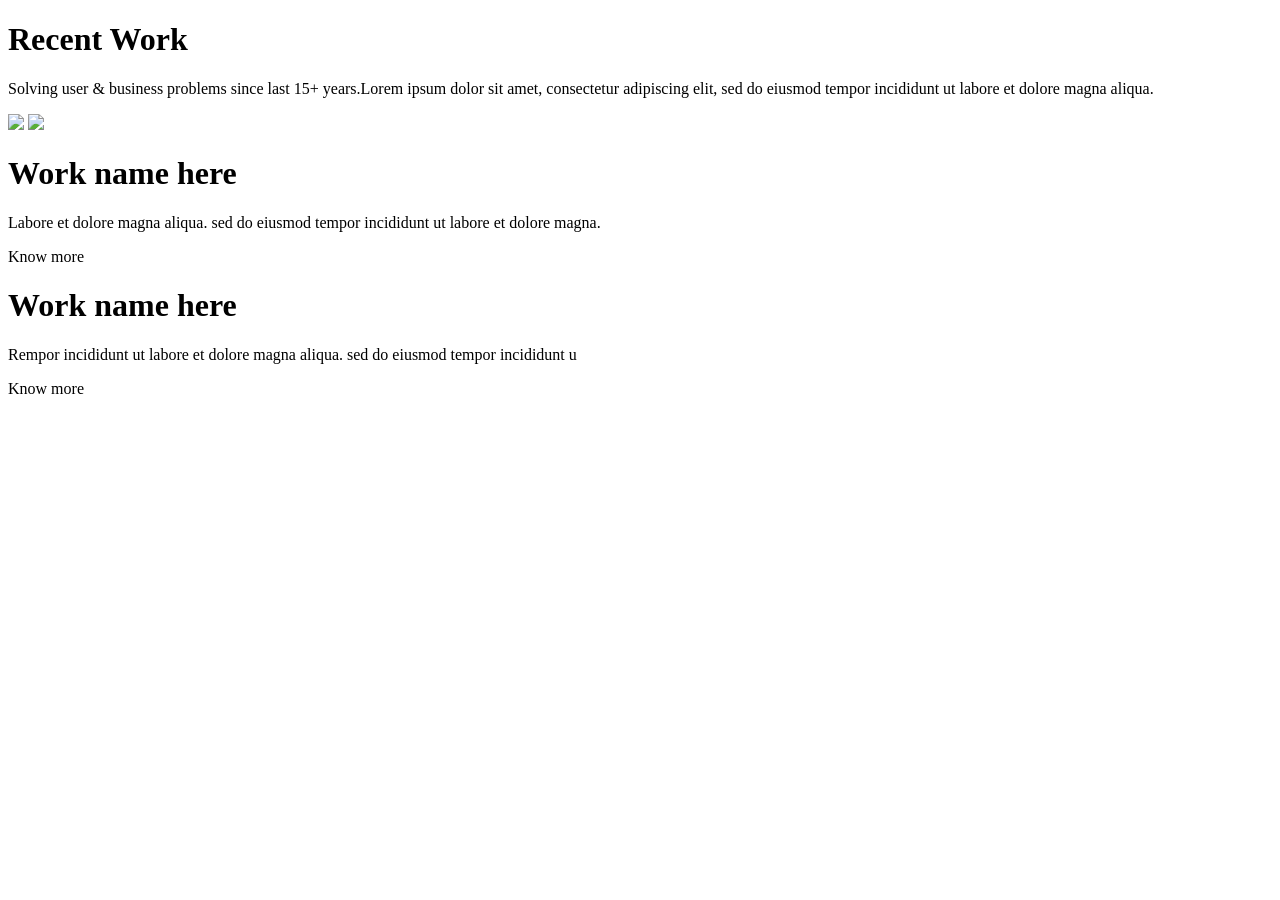
==== Proyecto/index.html @ 6497d74b "se ha modificado la pagina Home Se han modificado los códigos de la pagina principal para que se col" ====
<!DOCTYPE html>
<html lang="en">
<head>
    <link rel="stylesheet" href="styles.css">
</head>
<body>
    <h1>Recent Work</h1>
    <p>Solving user & business problems since last 15+ years.Lorem ipsum dolor sit amet, consectetur adipiscing elit, sed do eiusmod tempor incididunt ut labore et dolore magna aliqua.</p>
    <img src="Imagenes/Imagen 1.jpeg">
    <img src="Imagenes/imagen 2.jpeg">
    <h1>Work name here</h1>
    <p>Labore et dolore magna aliqua. sed do eiusmod tempor incididunt ut labore et dolore magna.</p>
    <p>Know more</p>
    <h1>Work name here</h1>
    <p>Rempor incididunt ut labore et dolore magna aliqua. sed do eiusmod tempor incididunt u</p>
    <p>Know more</p>
</body>
</htmlS
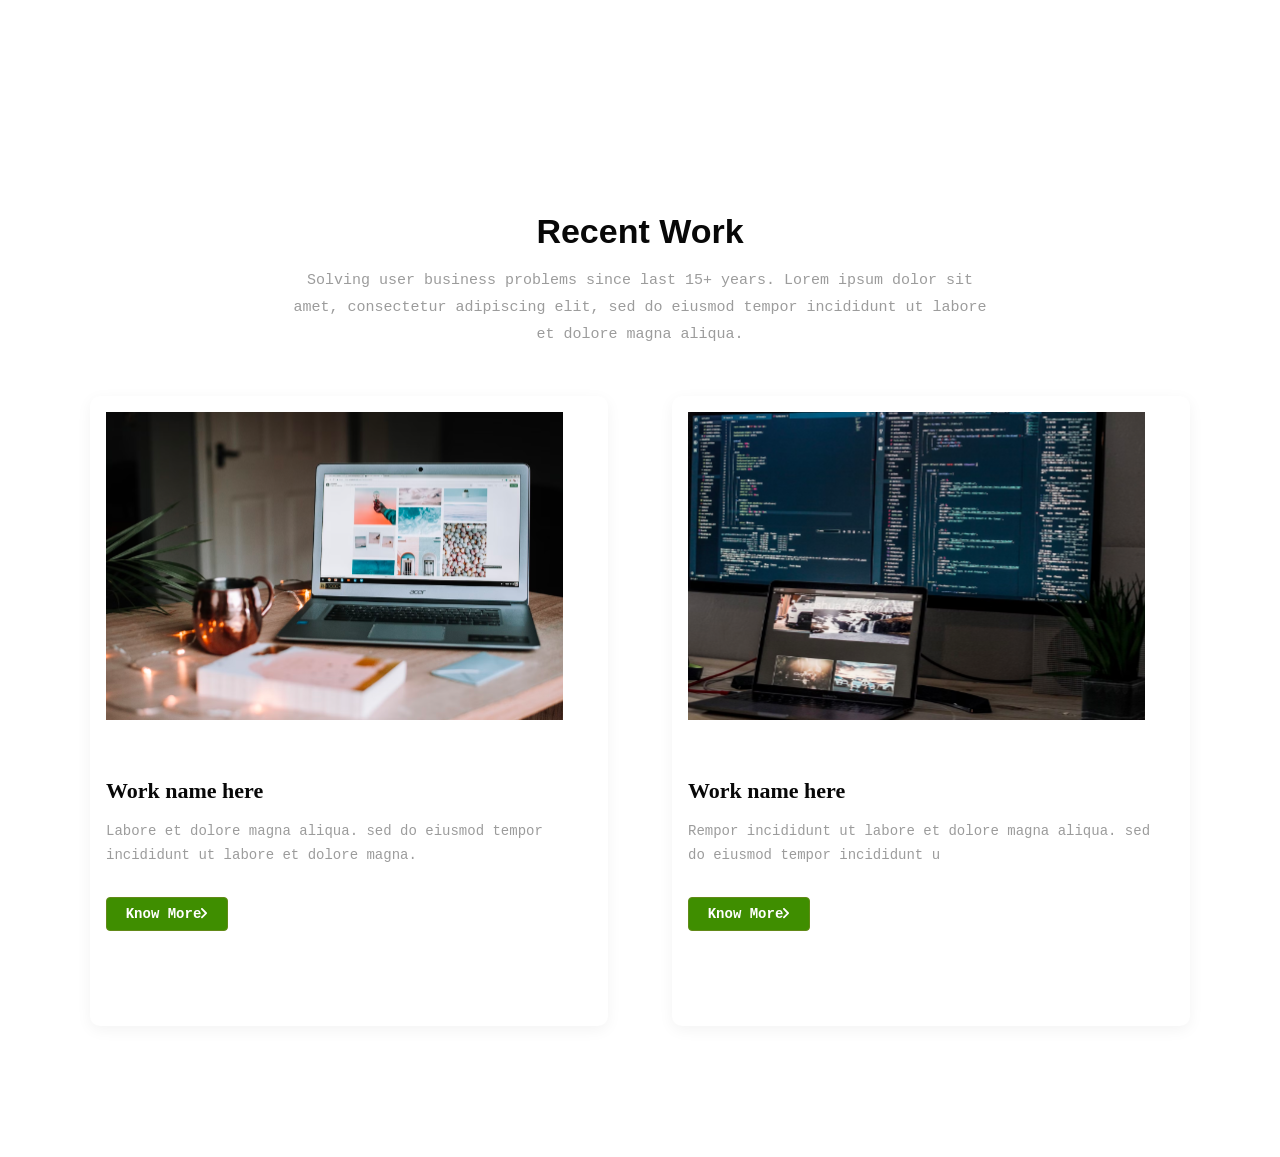
==== commit 30a07955: "Terminado la seccion de Recent Work cambios echos" ====
--- a/Proyecto/index.html
+++ b/Proyecto/index.html
@@ -1,18 +1,48 @@
-<!DOCTYPE html>
-<html lang="en">
-<head>
-    <link rel="stylesheet" href="styles.css">
-</head>
-<body>
-    <h1>Recent Work</h1>
-    <p>Solving user & business problems since last 15+ years.Lorem ipsum dolor sit amet, consectetur adipiscing elit, sed do eiusmod tempor incididunt ut labore et dolore magna aliqua.</p>
-    <img src="Imagenes/Imagen 1.jpeg">
-    <img src="Imagenes/imagen 2.jpeg">
-    <h1>Work name here</h1>
-    <p>Labore et dolore magna aliqua. sed do eiusmod tempor incididunt ut labore et dolore magna.</p>
-    <p>Know more</p>
-    <h1>Work name here</h1>
-    <p>Rempor incididunt ut labore et dolore magna aliqua. sed do eiusmod tempor incididunt u</p>
-    <p>Know more</p>
-</body>
-</htmlS+<!DOCTYPE html>
+<html lang="en">
+<head>
+    <link rel="stylesheet" href="styles.css"/>
+</head>
+<body>
+    <div class="Recent_work">
+    <div class="Recent_h">
+        <h3>Recent Work</h3>
+        <p>
+        Solving user business problems since last 15+ years. Lorem ipsum dolor
+        sit amet, consectetur adipiscing elit, sed do eiusmod tempor
+        incididunt ut labore et dolore magna aliqua.
+        </p>
+    </div>
+    <div class="Markgroup_area">
+        <div class="Markgroup1">
+        <div class="Markgroup_image1">
+            <img src="Imaganes/Imagen 1.svg">
+        </div>
+        <div class="Markgroup_text">
+            <h4>Work name here</h4>
+            <p>
+            Labore et dolore magna aliqua. sed do eiusmod tempor incididunt ut
+            labore et dolore magna.
+            </p>
+            <a href="#" class="btn_green_M"
+            >Know More <img src="Imaganes/Vector.svg"/></a>
+        </div>
+        </div>
+    <div class="Markgroup2">
+        <div class="Markgroup_image2">
+        <img src="Imaganes/imagen 2.svg"/>
+        </div>
+        <div class="Markgroup_text">
+        <h4>Work name here</h4>
+        <p>
+            Rempor incididunt ut labore et dolore magna aliqua. sed do eiusmod
+            tempor incididunt u
+        </p>
+        <a href="#" class="btn_green_M"
+            >Know More <img src="Imaganes/Vector.svg"/></a>
+        </div>
+    </div>
+    </div>
+    </div>
+</body>
+</html>
--- a/Proyecto/styles.css
+++ b/Proyecto/styles.css
@@ -0,0 +1,91 @@
+.Recent_work {
+max-width: 1200px;
+margin: 100px auto;
+padding: 2rem;
+font-family: "IBM Plex Mono", monospace;
+}
+.Recent_work h3{
+color: #080808;
+font-family: "Raleway", sans-serif;
+font-weight: 800;
+font-size: 34px;
+margin-bottom: 1rem;
+margin-top: 80px;
+}
+.Recent_h {
+text-align: center;
+margin-bottom: 3rem;
+}
+.Recent_h p{
+color: #9c9c9c;
+font-size: 15px;
+line-height: 1.8;
+max-width: 700px;
+margin: 0 auto;
+}
+.Markgroup_area{
+display: grid;
+grid-template-columns: repeat(2, 1fr);
+gap: 4rem;
+justify-content: center;
+align-items: start;
+max-width: 1100px;
+margin: 0 auto;
+}
+.Markgroup1,
+.Markgroup2 {
+display: flex;
+flex-direction: column;
+align-items: flex-start;
+background: #fff;
+border-radius: 10px;
+padding: 1rem;
+box-shadow: 0 4px 15px rgba(0,0,0,0.05);
+transition: transform 0.3s ease;
+}
+.Markgroup_image1,
+.Markgroup_image2 {
+width: 100%;
+border-radius: 8px;
+object-fit: cover;
+transition: transform 0.4s ease, box-shadow 0.4s ease;
+}
+.Markgroup_image1 :hover,
+.Markgroup_image2 :hover {
+transform: scale(1.03);
+box-shadow: 0px 8px 20px rgba(0, 0, 0, 0.15);
+}
+.Markgroup_text{
+margin-top: 1.5rem;
+}
+.Markgroup_text h4 {
+color: #080808;
+font-family: "Raleway";
+font-weight: 800;
+font-size: 22px;
+margin-bottom: 1rem;
+}
+.Markgroup_text p{
+color: #9c9c9c;
+font-size: 14px;
+line-height: 1.7;
+margin-bottom: 1.8rem;
+text-align: left;
+}
+.btn_green_M{
+background: #3f8e00;
+border: 1px solid #628a18;
+border-radius: 4px;
+display: flex;
+width: 120px;
+height: 32px;
+justify-content: center;
+align-items: center;
+margin-bottom: 79px;
+gap: 0px;
+color: #ffff;
+text-decoration: none;
+font-size: 14px;
+font-weight: 700;
+font-family: "IBM Plex Mono", monospace;
+}
